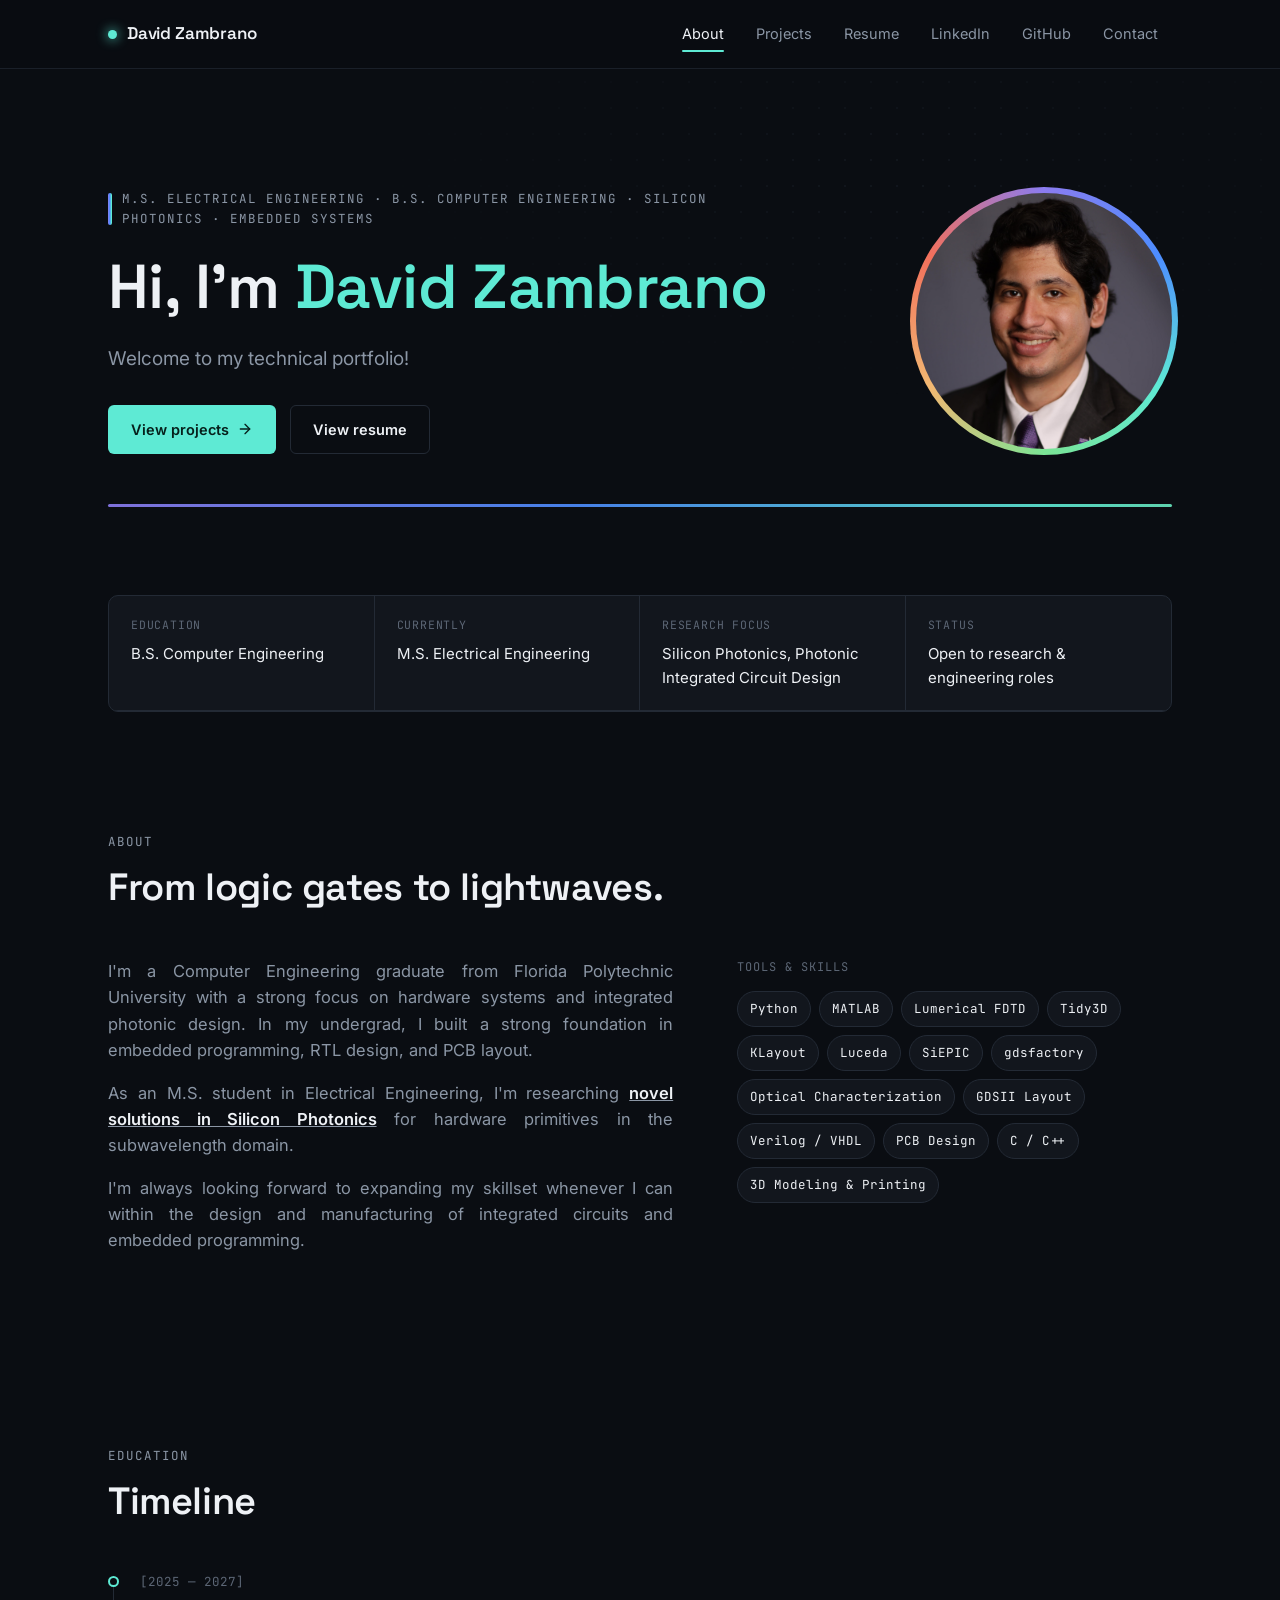
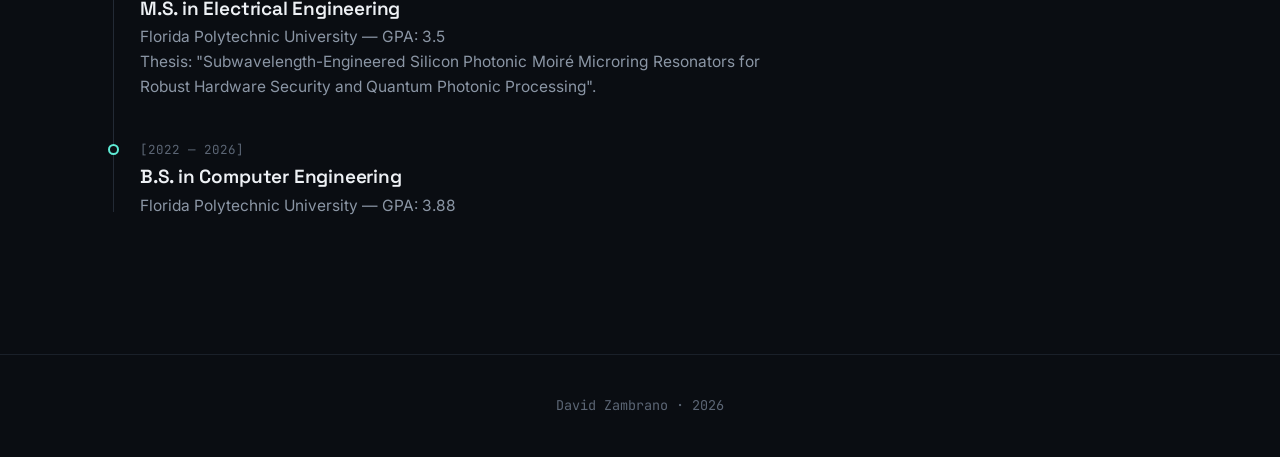
==== about.html @ d80cc3c0 "index now redirects to about.html, cleaner" ====
<!DOCTYPE html>
<html lang="en">

<head>
<link rel="stylesheet" href="style.css">
<meta charset="UTF-8">
<meta name="viewport" content="width=device-width, initial-scale=1.0">
<title>David Zambrano | Portfolio</title>
<meta name="description" content="Portfolio of David Zambrano, Computer Engineering graduate, Master's student in Electrical Engineering, thesis in silicon photonic design.">
<link rel="icon" href="data:image/svg+xml,%3Csvg xmlns='http://www.w3.org/2000/svg' viewBox='0 0 32 32'%3E%3Crect width='32' height='32' rx='8' fill='%230a0d12'/%3E%3Ccircle cx='16' cy='16' r='6' fill='%235eead4'/%3E%3C/svg%3E">
<link rel="preconnect" href="https://fonts.googleapis.com">
<link rel="preconnect" href="https://fonts.gstatic.com" crossorigin>
<link href="https://fonts.googleapis.com/css2?family=Space+Grotesk:wght@500;600;700&family=Inter:wght@400;500;600&family=JetBrains+Mono:wght@400;500&display=swap" rel="stylesheet">
</head>

<body>
<script src="script.js"></script>
<a class="skip-link" href="#main">Skip to content</a>

<header class="site-nav">
  <div class="container">
    <a href="about.html" class="brand"><span class="brand-dot"></span>David Zambrano</a>
    <nav class="nav-links" id="nav-links">
      <a href="about.html" aria-current="page">About</a>
      <a href="projects.html">Projects</a>
      <a href="resume.html">Resume</a>
      <a href="https://www.linkedin.com/in/davidizambrano/" target="_blank" rel="noopener noreferrer">LinkedIn</a>
      <a href="https://github.com/TheDogIsHungry" target="_blank" rel="noopener noreferrer">GitHub</a>
      <a href="https://dot.cards/davidzambrano" target="_blank" rel="noopener noreferrer">Contact</a>
    </nav>
    <button class="nav-toggle" aria-label="Toggle menu" aria-expanded="false" aria-controls="nav-links">
      <svg viewBox="0 0 24 24" fill="none" stroke="currentColor" stroke-width="1.8" stroke-linecap="round"><line x1="3" y1="6" x2="21" y2="6"/><line x1="3" y1="12" x2="21" y2="12"/><line x1="3" y1="18" x2="21" y2="18"/></svg>
    </button>
  </div>
</header>

<main id="main">

  <section class="hero">
    <div class="container hero-inner">
      <div class="hero-copy">
        <span class="eyebrow"><span class="mark" style="width:5px;height:32px;"></span>  M.S. Electrical Engineering · B.S. Computer Engineering  · Silicon Photonics · Embedded Systems</span>
        <h1>Hi, I'm <span style="color:var(--signal)">David Zambrano</span></h1>
        <p class="lede">Welcome to my technical portfolio!</p>
        <div class="hero-actions">
          <a href="projects.html" class="btn btn-primary">View projects
            <svg viewBox="0 0 24 24" fill="none" stroke="currentColor" stroke-width="2" stroke-linecap="round" stroke-linejoin="round"><line x1="5" y1="12" x2="19" y2="12"/><polyline points="12 5 19 12 12 19"/></svg>
          </a>
          <a href="resume.html" class="btn btn-ghost">View resume</a>
        </div>
      </div>
      <div class="hero-photo">
        <div class="photo-frame">
          <img class="photo-img" src="Images/Zambrano_David_Headshot_Zoomed.jpg" alt="David Zambrano"
               onerror="this.style.display='none'; this.nextElementSibling.style.display='flex';">
          <div class="photo-fallback">
            <svg viewBox="0 0 24 24" fill="none" stroke="currentColor" stroke-width="1.6" stroke-linecap="round" stroke-linejoin="round"><path d="M20 21v-2a4 4 0 0 0-4-4H8a4 4 0 0 0-4 4v2"/><circle cx="12" cy="7" r="4"/></svg>
          </div>
        </div>
      </div>
    </div>
    <div class="container" style="margin-top:50px;">
      <div class="divider-spectrum" role="presentation"></div>
    </div>
  </section>

  <section style="padding-top:0px; padding-bottom:24px;">
    <div class="container">
      <div class="datasheet reveal">
        <div class="cell"><div class="label">Education</div><div class="value">B.S. Computer Engineering</div></div>
        <div class="cell"><div class="label">Currently</div><div class="value">M.S. Electrical Engineering</div></div>
        <div class="cell"><div class="label">Research focus</div><div class="value">Silicon Photonics, Photonic Integrated Circuit Design</div></div>
        <div class="cell"><div class="label">Status</div><div class="value">Open to research &amp; engineering roles</div></div>
      </div>
    </div>
  </section>

  <section id="about">
    <div class="container">
      <div class="section-head">
        <span class="eyebrow">About</span>
        <h2>From logic gates to lightwaves.</h2>
      </div>
      <div class="about-grid">
        <div class="about-copy reveal">
          <p>I'm a Computer Engineering graduate from Florida Polytechnic University with a strong focus on hardware systems and integrated photonic design. In my undergrad, I built a strong foundation in embedded programming, RTL design, and PCB layout.</p>
          <p>As an M.S. student in Electrical Engineering, I'm researching <a href="https://www.linkedin.com/company/bin-tarik-nanophotonics-group/posts/?feedView=all" target="_blank" rel="noopener noreferrer"><u><strong style="color:var(--ink)">novel solutions in Silicon Photonics</strong></u></a> for hardware primitives in the subwavelength domain.</p>
          <p>I'm always looking forward to expanding my skillset whenever I can within the design and manufacturing of integrated circuits and embedded programming.</p>
        </div>
        <div class="reveal">
          <div class="skills-title">Tools &amp; skills</div>
          <div class="chip-row">
            <span class="chip">Python</span>
            <span class="chip">MATLAB</span>
            <span class="chip">Lumerical FDTD</span>
            <span class="chip">Tidy3D</span>
            <span class="chip">KLayout</span>
            <span class="chip">Luceda</span>
            <span class="chip">SiEPIC</span>
            <span class="chip">gdsfactory</span>
            <span class="chip">Optical Characterization</span>
            <span class="chip">GDSII Layout</span>
            <span class="chip">Verilog / VHDL</span>
            <span class="chip">PCB Design</span>
            <span class="chip">C / C++</span>
            <span class="chip">3D Modeling &amp; Printing</span>
          </div>
        </div>
      </div>
    </div>
  </section>

  <section>
    <div class="container">
      <div class="section-head">
        <span class="eyebrow">Education</span>
        <h2>Timeline</h2>
      </div>
      <div class="timeline">
        <div class="timeline-item reveal">
          <div class="when">[2025 — 2027]</div>
          <h3>M.S. in Electrical Engineering</h3>
          <p> Florida Polytechnic University — GPA: 3.5 </p>
          <p> Thesis: "Subwavelength-Engineered Silicon Photonic Moiré Microring Resonators for Robust Hardware Security and Quantum Photonic Processing".</p>
        </div>
        <div class="timeline-item reveal">
          <div class="when">[2022 — 2026]</div>
          <h3>B.S. in Computer Engineering</h3>
          <p>Florida Polytechnic University — GPA: 3.88</p>
        </div>
        
      </div>
    </div>
  </section>

</main>

<footer class="site-footer">
  <div style="display: flex; justify-content: center;">
    <p class="footer-copy">David Zambrano · <span data-year></span> </p>
  </div>
</footer>
  
</body>
</html>
---- style.css ----
:root {
  /* surfaces */
  --bg: #0a0d12;
  --surface: #12161d;
  --surface-raised: #171c25;
  --line: #232a35;
  --line-soft: #1a2029;

  /* text */
  --ink: #eef1f5;
  --muted: #8b96a5;
  --muted-2: #5c6675;

  /* accents */
  --signal: #5eead4;
  --signal-ink: #06201b;
  --amber: #f2b872;
  --violet: #8b7cf0;
  --blue: #4d8dff;
  --green: #7be495;
  --red: #f2705c;

  --spectrum: linear-gradient(90deg,
    var(--violet) 0%, var(--blue) 22%, var(--signal) 44%,
    var(--green) 62%, var(--amber) 80%, var(--red) 100%);

  --radius: 10px;
  --radius-sm: 6px;
  --container: 1120px;

  --font-display: 'Space Grotesk', ui-sans-serif, system-ui, sans-serif;
  --font-body: 'Inter', ui-sans-serif, system-ui, -apple-system, sans-serif;
  --font-mono: 'JetBrains Mono', ui-monospace, SFMono-Regular, Menlo, monospace;

  --ease: cubic-bezier(.16,.8,.24,1);
  --dur: .25s;
}

/* ---------- reset ---------- */
*, *::before, *::after { box-sizing: border-box; }
html { scroll-behavior: smooth; }
@media (prefers-reduced-motion: reduce) {
  html { scroll-behavior: auto; }
  *, *::before, *::after { animation-duration: .001ms !important; animation-iteration-count: 1 !important; transition-duration: .001ms !important; }
}


body {
  margin: 0;
  background: var(--bg);
  color: var(--ink);
  font-family: var(--font-body);
  font-size: 16px;
  line-height: 1.6;
  -webkit-font-smoothing: antialiased;
}
img { max-width: 100%; display: block; }
a { color: inherit; text-decoration: none; }
ul { margin: 0; padding: 0; list-style: none; }
h1, h2, h3, h4 { font-family: var(--font-display); margin: 0; line-height: 1.15; font-weight: 600; letter-spacing: -0.01em; }
p { margin: 0; text-align: justify; text-align-last: left; -webkit-hyphens: auto; -ms-hyphens: auto; hyphens: auto; }
button, input, textarea { font-family: inherit; font-size: inherit; color: inherit; }

/* visible focus everywhere */
a:focus-visible, button:focus-visible, input:focus-visible, textarea:focus-visible {
  outline: 2px solid var(--signal);
  outline-offset: 3px;
  border-radius: var(--radius-sm);
}

.skip-link {
  position: absolute; left: -999px; top: 0;
  background: var(--signal); color: var(--signal-ink);
  padding: 10px 16px; border-radius: 0 0 var(--radius-sm) 0; z-index: 200;
  font-family: var(--font-mono); font-size: 13px;
}
.skip-link:focus { left: 0; }

/* ---------- layout helpers ---------- */
.container { max-width: var(--container); margin: 0 auto; padding: 0 28px; }
section { padding: 96px 0; }
@media (max-width: 720px) { section { padding: 64px 0; } .container { padding: 0 20px; } }

.eyebrow {
  display: inline-flex; align-items: center; gap: 10px;
  font-family: var(--font-mono); font-size: 12.5px; letter-spacing: .08em;
  text-transform: uppercase; color: var(--muted);
}

.mark {
  height: 3px; width: 64px; border-radius: 4px; background: var(--spectrum);
  background-size: 200% 100%;
  animation: shimmer 8s linear infinite;
}
@keyframes shimmer { to { background-position: 200% 0; } }

.divider-spectrum {
  height: 3px; width: 100%; border-radius: 4px; background: var(--spectrum);
  background-size: 200% 100%; animation: shimmer 10s linear infinite;
  opacity: .9;
}

.lede { color: var(--muted); font-size: 18px; max-width: 60ch; }

.section-head { display: flex; flex-direction: column; gap: 14px; margin-bottom: 48px; }
.section-head h2 { font-size: clamp(28px, 3.4vw, 38px); }

/* ---------- buttons ---------- */
.btn {
  display: inline-flex; align-items: center; gap: 8px;
  padding: 12px 22px; border-radius: var(--radius-sm);
  font-family: var(--font-body); font-weight: 600; font-size: 14.5px;
  border: 1px solid transparent; cursor: pointer;
  transition: transform var(--dur) var(--ease), border-color var(--dur) var(--ease), background var(--dur) var(--ease), color var(--dur) var(--ease);
}
.btn-primary { background: var(--signal); color: var(--signal-ink); }
.btn-primary:hover { transform: translateY(-2px); }
.btn-ghost { background: transparent; color: var(--ink); border-color: var(--line); }
.btn-ghost:hover { border-color: var(--signal); color: var(--signal); transform: translateY(-2px); }
.btn svg { width: 16px; height: 16px; }

/* ---------- nav ---------- */
.site-nav {
  position: sticky; top: 0; z-index: 100;
  background: rgba(10,13,18,.88);
  border-bottom: 1px solid var(--line-soft);
  backdrop-filter: saturate(140%) blur(6px);
}
.site-nav .container { display: flex; align-items: center; justify-content: space-between; height: 68px; }
.brand { font-family: var(--font-display); font-weight: 600; font-size: 17px; letter-spacing: -.01em; display: flex; align-items: center; gap: 10px; }
.brand-dot { width: 9px; height: 9px; border-radius: 50%; background: var(--signal); box-shadow: 0 0 12px var(--signal); }

.nav-links { display: flex; align-items: center; gap: 4px; }
.nav-links a {
  position: relative; padding: 8px 14px; font-size: 14.5px; color: var(--muted);
  transition: color var(--dur) var(--ease);
}
.nav-links a::after {
  content: ""; position: absolute; left: 14px; right: 14px; bottom: 2px; height: 2px;
  background: var(--signal); border-radius: 2px;
  transform: scaleX(0); transform-origin: left; transition: transform var(--dur) var(--ease);
}
.nav-links a:hover { color: var(--ink); }
.nav-links a:hover::after { transform: scaleX(1); }
.nav-links a[aria-current="page"] { color: var(--ink); }
.nav-links a[aria-current="page"]::after { transform: scaleX(1); }

.nav-toggle { display: none; background: none; border: 1px solid var(--line); border-radius: var(--radius-sm); width: 40px; height: 40px; align-items: center; justify-content: center; }
.nav-toggle svg { width: 18px; height: 18px; }

@media (max-width: 780px) {
  .nav-toggle { display: inline-flex; }
  .nav-links {
    position: absolute; top: 68px; left: 0; right: 0;
    background: var(--bg); border-bottom: 1px solid var(--line-soft);
    flex-direction: column; align-items: stretch; padding: 8px 20px 18px;
    display: none;
  }
  .nav-links.open { display: flex; }
  .nav-links a { padding: 12px 4px; }
  .nav-links a::after { display: none; }
}

/* ---------- hero ---------- */
.hero { position: relative; padding: 120px 0 88px; overflow: hidden; }
.hero::before {
  content: ""; position: absolute; inset: 0; pointer-events: none;
  background-image: radial-gradient(var(--line-soft) 1px, transparent 1px);
  background-size: 26px 26px;
  -webkit-mask-image: radial-gradient(ellipse 60% 60% at 70% 20%, #000 0%, transparent 70%);
  mask-image: radial-gradient(ellipse 60% 60% at 70% 20%, #000 0%, transparent 70%);
  opacity: .5;
}
.hero-inner {
  position: relative; display: flex; align-items: center; justify-content: space-between;
  gap: 56px;
}
.hero-copy { display: flex; flex-direction: column; gap: 22px; max-width: 680px; flex: 1 1 480px; }
.hero h1 { font-size: clamp(38px, 6vw, 62px); }
.hero .lede { font-size: 19px; }
.hero-actions { display: flex; gap: 14px; margin-top: 8px; flex-wrap: wrap; }
.hero-caption { font-family: var(--font-mono); font-size: 12.5px; color: var(--muted-2); margin-top: -6px; }

/* ---------- hero photo: circular frame with a rotating spectrum ring ---------- */
.hero-photo { flex: 0 0 auto; display: flex; justify-content: center; }
.photo-frame {
  position: relative;
  width: clamp(160px, 20vw, 260px);
  height: clamp(160px, 20vw, 260px);
  border-radius: 50%;
  flex-shrink: 0;
}
.photo-frame::before {
  content: "";
  position: absolute; inset: -6px; z-index: 0;
  border-radius: 50%;
  background: conic-gradient(from 0deg,
    var(--violet), var(--blue), var(--signal), var(--green), var(--amber), var(--red), var(--violet));
  animation: spin-ring 8s linear infinite;
}
@keyframes spin-ring { to { transform: rotate(360deg); } }
.photo-img, .photo-fallback {
  position: absolute; inset: 0; z-index: 1;
  width: 100%; height: 100%;
  border-radius: 50%;
  object-fit: cover;
  display: block;
}
.photo-fallback {
  display: none; /* shown automatically via onerror if no photo is found yet */
  align-items: center; justify-content: center;
  background: var(--surface-raised);
  border: 1px solid var(--line);
  color: var(--muted-2);
}
.photo-fallback svg { width: 36%; height: 36%; }

@media (max-width: 860px) {
  .hero-inner { flex-direction: column-reverse; text-align: center; gap: 36px; }
  .hero-copy { max-width: 100%; align-items: center; }
  .hero-actions { justify-content: center; }
}

/* ---------- datasheet strip ---------- */
.datasheet {
  border: 1px solid var(--line); border-radius: var(--radius);
  background: var(--surface); overflow: hidden;
  display: grid; grid-template-columns: repeat(4, 1fr);
}
.datasheet .cell { padding: 20px 22px; border-right: 1px solid var(--line); border-bottom: 1px solid var(--line); }
.datasheet .cell:nth-child(4n) { border-right: none; }
.datasheet .label { font-family: var(--font-mono); font-size: 11.5px; letter-spacing: .07em; text-transform: uppercase; color: var(--muted-2); margin-bottom: 8px; }
.datasheet .value { font-size: 15px; color: var(--ink); }
@media (max-width: 780px) {
  .datasheet { grid-template-columns: repeat(2, 1fr); }
  .datasheet .cell:nth-child(4n) { border-right: 1px solid var(--line); }
  .datasheet .cell:nth-child(2n) { border-right: none; }
}

/* ---------- about / skills ---------- */
.about-grid { display: grid; grid-template-columns: 1.3fr 1fr; gap: 64px; align-items: start; }
@media (max-width: 860px) { .about-grid { grid-template-columns: 1fr; gap: 40px; } }
.about-copy p + p { margin-top: 16px; }
.about-copy { color: var(--muted); font-size: 16.5px; }
.about-copy strong { color: var(--ink); font-weight: 600; }

.skills-title { font-family: var(--font-mono); font-size: 12px; letter-spacing: .08em; text-transform: uppercase; color: var(--muted-2); margin-bottom: 14px; }
.chip-row { display: flex; flex-wrap: wrap; gap: 8px; }
.chip {
  font-family: var(--font-mono); font-size: 12.5px; color: var(--ink);
  border: 1px solid var(--line); background: var(--surface);
  padding: 7px 12px; border-radius: 999px;
}

/* ---------- timeline ---------- */
.timeline { position: relative; padding-left: 32px; }
.timeline::before { content: ""; position: absolute; left: 5px; top: 6px; bottom: 6px; width: 1px; background: var(--line); }
.timeline-item { position: relative; padding-bottom: 40px; }
.timeline-item:last-child { padding-bottom: 0; }
.timeline-item::before {
  content: ""; position: absolute; left: -32px; top: 4px; width: 11px; height: 11px; border-radius: 50%;
  background: var(--bg); border: 2px solid var(--signal);
}
.timeline-item .when { font-family: var(--font-mono); font-size: 12.5px; color: var(--muted-2); margin-bottom: 6px; }
.timeline-item h3 { font-size: 19px; margin-bottom: 6px; }
.timeline-item p { color: var(--muted); font-size: 15.5px; max-width: 62ch; }

/* ---------- cards / project grid ---------- */
.grid { display: grid; grid-template-columns: repeat(3, 1fr); gap: 22px; }
@media (max-width: 980px) { .grid { grid-template-columns: repeat(2, 1fr); } }
@media (max-width: 640px) { .grid { grid-template-columns: 1fr; } }

/* cards that take the full width the 3-column grid used to occupy */
.grid.grid-full { grid-template-columns: 1fr; gap: 26px; }
.grid-full .card { padding: 32px; }

/* two-photo row for a project card, sits between the description and the tags */
.card-media { display: grid; grid-template-columns: 1fr 1fr; gap: 12px; }
.media-slot {
  position: relative; aspect-ratio: 14 / 9; overflow: hidden;
  border-radius: var(--radius-sm); background: var(--surface-raised); border: 1px solid var(--line);
}
.media-slot img { width: 100%; height: 100%; object-fit: cover; display: block; }
.media-fallback {
  position: absolute; inset: 0; display: none; flex-direction: column; align-items: center; justify-content: center; gap: 6px;
  color: var(--muted-2); font-family: var(--font-mono); font-size: 11.5px; text-align: center; padding: 10px;
}
.media-fallback svg { width: 26px; height: 26px; }
@media (max-width: 560px) { .card-media { grid-template-columns: 1fr; } }

/* modifier — pair with .media-slot, e.g. class="media-slot no-crop", to show a photo at its
   own natural aspect ratio instead of the site-wide 14:9 crop. Keeps the same rounded border,
   background, and placeholder-fallback behavior; only the sizing/cropping changes. */
.media-slot.no-crop { aspect-ratio: auto;}
.media-slot.no-crop img { height: auto; }
.media-slot.no-crop .media-fallback { position: static; min-height: 160px; }

.card {
  border: 1px solid var(--line); background: var(--surface); border-radius: var(--radius);
  padding: 26px; display: flex; flex-direction: column; gap: 14px;
  transition: transform var(--dur) var(--ease), border-color var(--dur) var(--ease);
}
.card:hover { transform: translateY(-4px); border-color: var(--signal); }
.card-icon { width: 38px; height: 38px; border-radius: 9px; background: var(--surface-raised); display: flex; align-items: center; justify-content: center; color: var(--signal); }
.card-icon svg { width: 19px; height: 19px; }
.card h3 { font-size: 18px; }
.card p { color: var(--muted); font-size: 14.5px; flex-grow: 1; }
.card-tags { display: flex; flex-wrap: wrap; gap: 6px; }
.tag { font-family: var(--font-mono); font-size: 11.5px; color: var(--muted); border: 1px solid var(--line); padding: 4px 9px; border-radius: 6px; }
.card-links { display: flex; gap: 16px; margin-top: 4px; }
.card-links a { font-size: 13.5px; color: var(--signal); display: inline-flex; align-items: center; gap: 6px; }
.card-links a:hover { text-decoration: underline; }
.card-links svg { width: 14px; height: 14px; }

/* ---------- github page ---------- */
.gh-profile {
  display: flex; gap: 24px; align-items: center; border: 1px solid var(--line);
  background: var(--surface); border-radius: var(--radius); padding: 28px;
  flex-wrap: wrap;
}
.gh-avatar {
  width: 84px; height: 84px; border-radius: 50%; background: var(--surface-raised);
  border: 1px solid var(--line); display: flex; align-items: center; justify-content: center; color: var(--signal); flex-shrink: 0;
}
.gh-avatar svg { width: 38px; height: 38px; }
.gh-meta h2 { font-size: 22px; margin-bottom: 4px; }
.gh-meta p { color: var(--muted); font-size: 15px; }
.gh-stats { display: flex; gap: 10px; margin-top: 14px; flex-wrap: wrap; }
.gh-stats img { border-radius: var(--radius-sm); }
.gh-cta { margin-left: auto; }
@media (max-width: 640px) { .gh-cta { margin-left: 0; } }

/* ---------- resume page ---------- */
.resume-head { display: flex; align-items: center; justify-content: space-between; gap: 20px; flex-wrap: wrap; }
.resume-block + .resume-block { margin-top: 44px; }
.resume-block h2 { font-size: 21px; margin-bottom: 20px; display: flex; align-items: center; gap: 12px; }
.resume-block h2 .mark { width: 26px; }
.resume-entry + .resume-entry { margin-top: 22px; padding-top: 22px; border-top: 1px solid var(--line-soft); }
.resume-entry-head { display: flex; justify-content: space-between; gap: 16px; flex-wrap: wrap; }
.resume-entry-head h3 { font-size: 16.5px; }
.resume-entry-head .when { font-family: var(--font-mono); font-size: 12.5px; color: var(--muted-2); white-space: nowrap; }
.resume-entry .org { color: var(--signal); font-size: 14px; margin-top: 2px; }
.resume-entry ul { margin-top: 10px; display: flex; flex-direction: column; gap: 6px; }
.resume-entry li { color: var(--muted); font-size: 14.5px; padding-left: 18px; position: relative; }
.resume-entry li::before { content: "—"; position: absolute; left: 0; color: var(--muted-2); }

/* ---------- contact ---------- */
.contact-grid { display: grid; grid-template-columns: 1fr 1fr; gap: 60px; }
@media (max-width: 860px) { .contact-grid { grid-template-columns: 1fr; gap: 44px; } }

.contact-link-row {
  display: flex; align-items: center; gap: 14px; padding: 16px 0;
  border-bottom: 1px solid var(--line-soft);
}
.contact-link-row:first-child { padding-top: 0; }
.contact-icon { width: 36px; height: 36px; border-radius: 8px; background: var(--surface); border: 1px solid var(--line); display: flex; align-items: center; justify-content: center; color: var(--signal); flex-shrink: 0; }
.contact-icon svg { width: 16px; height: 16px; }
.contact-link-row .label { font-family: var(--font-mono); font-size: 11.5px; letter-spacing: .06em; text-transform: uppercase; color: var(--muted-2); }
.contact-link-row .value { font-size: 15.5px; margin-top: 2px; }
.contact-link-row a.value:hover { color: var(--signal); }

.field { display: flex; flex-direction: column; gap: 8px; margin-bottom: 18px; }
.field label { font-family: var(--font-mono); font-size: 12px; letter-spacing: .05em; text-transform: uppercase; color: var(--muted); }
.field input, .field textarea {
  background: var(--surface); border: 1px solid var(--line); border-radius: var(--radius-sm);
  padding: 12px 14px; color: var(--ink); resize: vertical;
  transition: border-color var(--dur) var(--ease);
}
.field input:focus, .field textarea:focus { border-color: var(--signal); }
.field input::placeholder, .field textarea::placeholder { color: var(--muted-2); }
.form-note { font-size: 13px; color: var(--muted-2); margin-top: 10px; }
.form-status { font-size: 14px; margin-top: 14px; min-height: 20px; }
.form-status.ok { color: var(--signal); }

/* ---------- footer ---------- */
.site-footer { border-top: 1px solid var(--line-soft); padding: 40px 0; margin-top: 40px; }
.site-footer .container { display: flex; align-items: center; justify-content: space-between; flex-wrap: wrap; gap: 16px; }
.footer-copy { color: var(--muted-2); font-size: 13.5px; font-family: var(--font-mono); }
.footer-social { display: flex; gap: 10px; }
.footer-social a {
  width: 36px; height: 36px; border-radius: 8px; border: 1px solid var(--line);
  display: flex; align-items: center; justify-content: center; color: var(--muted);
  transition: color var(--dur) var(--ease), border-color var(--dur) var(--ease);
}
.footer-social a:hover { color: var(--signal); border-color: var(--signal); }
.footer-social svg { width: 16px; height: 16px; }

/* ---------- page kicker (used at top of every page's main heading) ---------- */
.page-head { padding: 56px 0 8px; }
.page-head .mark { margin-bottom: 18px; }
.page-head h1 { font-size: clamp(32px, 4.4vw, 46px); margin-bottom: 14px; }

/* ---------- back link ---------- */
.back-link {
  display: inline-flex; align-items: center; gap: 8px;
  font-family: var(--font-mono); font-size: 13px; color: var(--muted);
  margin-bottom: 22px; transition: color var(--dur) var(--ease);
}
.back-link:hover { color: var(--signal); }
.back-link svg { width: 14px; height: 14px; }

/* ---------- project detail / document-style content ---------- */
.doc-content { max-width: 900px; margin: 0 auto; color: var(--muted); font-size: 16.5px; line-height: 1.75; }
/* this block is long (full article length), so the scroll-reveal fade-in never gets far
   enough into view to trigger near the top of the page — show it immediately instead */
.doc-content.reveal { opacity: 1; transform: none; }
.doc-content .lede { font-size: 18.5px; margin-bottom: 4px; }
.doc-content p { margin-bottom: 20px; }
.doc-content strong { color: var(--ink); font-weight: 600; }
.doc-content h2 { font-family: var(--font-display); color: var(--ink); font-size: 24px; margin: 48px 0 16px; }
.doc-content h2:first-of-type { margin-top: 8px; }
.doc-content .card-media { margin: 8px 0 36px; }
.card-media figure { margin: 0; }
.card-media figcaption { margin-top: 10px; font-family: var(--font-mono); font-size: 12.5px; color: var(--muted); text-align: center; }
.doc-figure { margin: 36px 0; }
.doc-figure figcaption { margin-top: 10px; font-family: var(--font-mono); font-size: 12.5px; color: var(--muted); text-align: center; }

/* responsive embed for a video (YouTube/Vimeo iframe, or a self-hosted <video>) inside doc-content */
.doc-video {
  position: relative; aspect-ratio: 16 / 9; overflow: hidden;
  border-radius: var(--radius); border: 1px solid var(--line); background: var(--surface-raised);
}
.doc-video iframe, .doc-video video {
  position: absolute; inset: 0; width: 100%; height: 100%; border: 0; display: block;
}
 
/* animated GIF inside doc-content — natural aspect ratio (no crop, since GIFs are usually
   screen recordings or demos where cropping would cut off something that matters), with a
   small "GIF" badge and the same placeholder-fallback behavior as the photo slots */
.doc-gif {
  position: relative; overflow: hidden; min-height: 160px;
  border-radius: var(--radius); border: 1px solid var(--line); background: var(--surface-raised);
}
.doc-gif img { width: 100%; height: auto; display: block; }
.doc-gif .gif-badge {
  position: absolute; top: 12px; right: 12px; z-index: 2;
  font-family: var(--font-mono); font-size: 11px; letter-spacing: .06em;
  color: var(--ink); background: rgba(10,13,18,.72);
  border: 1px solid var(--line); padding: 4px 9px; border-radius: 999px;
  backdrop-filter: blur(4px);
}

/* code snippet box inside doc-content. Scrolls independently in both directions (its own
   scrollbar) instead of stretching the page, so a long snippet stays contained. */
.doc-code {
  margin: 36px 0;
  background: var(--surface-raised); border: 1px solid var(--line); border-radius: var(--radius);
  overflow: hidden;
}
.doc-code-label {
  display: flex; align-items: center; justify-content: space-between;
  padding: 10px 18px; border-bottom: 1px solid var(--line);
  font-family: var(--font-mono); font-size: 11.5px; letter-spacing: .06em; text-transform: uppercase;
  color: var(--muted-2);
}
.doc-code pre {
  margin: 0; padding: 20px 22px; max-height: 420px; overflow: auto;
  font-family: var(--font-mono); font-size: 13.5px; line-height: 1.65; color: var(--ink);
  white-space: pre; tab-size: 2;
}
.doc-code code { font-family: inherit; background: none; }
/* custom scrollbar just for the code box — the rest of the site keeps its default scrollbar */
.doc-code pre { scrollbar-width: thin; scrollbar-color: var(--line) transparent; }
.doc-code pre::-webkit-scrollbar { width: 10px; height: 10px; }
.doc-code pre::-webkit-scrollbar-track { background: transparent; }
.doc-code pre::-webkit-scrollbar-thumb { background: var(--line); border-radius: 999px; border: 2px solid var(--surface-raised); }
.doc-code pre::-webkit-scrollbar-thumb:hover { background: var(--muted-2); }

.doc-quote {
  margin: 40px 0; padding-left: 22px; border-left: 2px solid var(--signal);
  font-family: var(--font-display); font-size: 20px; line-height: 1.5; color: var(--ink);
}
.doc-quote cite { display: block; margin-top: 10px; font-family: var(--font-mono); font-size: 12.5px; color: var(--muted-2); font-style: normal; }

/* project detail header: auto-detected as any page-head containing a back-link.
   Centers the mark/eyebrow/title/tags and puts the back-link at the very top, above the
   light bar — done entirely through CSS (:has), no HTML markup or class changes required. */
.page-head:has(.back-link) {
  display: flex;
  flex-direction: column;
  align-items: center;
  text-align: center;
}
.page-head:has(.back-link) .back-link { order: 0; justify-content: center; margin: 0 0 20px; }
.page-head:has(.back-link) .mark { order: 1; margin-left: auto; margin-right: auto; margin-bottom: 14px; }
.page-head:has(.back-link) .eyebrow { order: 2; margin-bottom: 6px; }
.page-head:has(.back-link) h1 { order: 4; margin-bottom: 14px; }
.page-head:has(.back-link) .card-tags { order: 5; justify-content: center; }

@media (max-width: 640px) {
  .page-head { text-align: center; }
  .page-head .mark { margin-left: auto; margin-right: auto; }
  .page-head .card-tags { justify-content: center; }
  .resume-head { flex-direction: column; align-items: center; text-align: center; gap: 24px; }
}

/* ---------- reveal-on-scroll ---------- */
.reveal { opacity: 0; transform: translateY(14px); transition: opacity .6s var(--ease), transform .6s var(--ease); }
.reveal.in { opacity: 1; transform: translateY(0); }
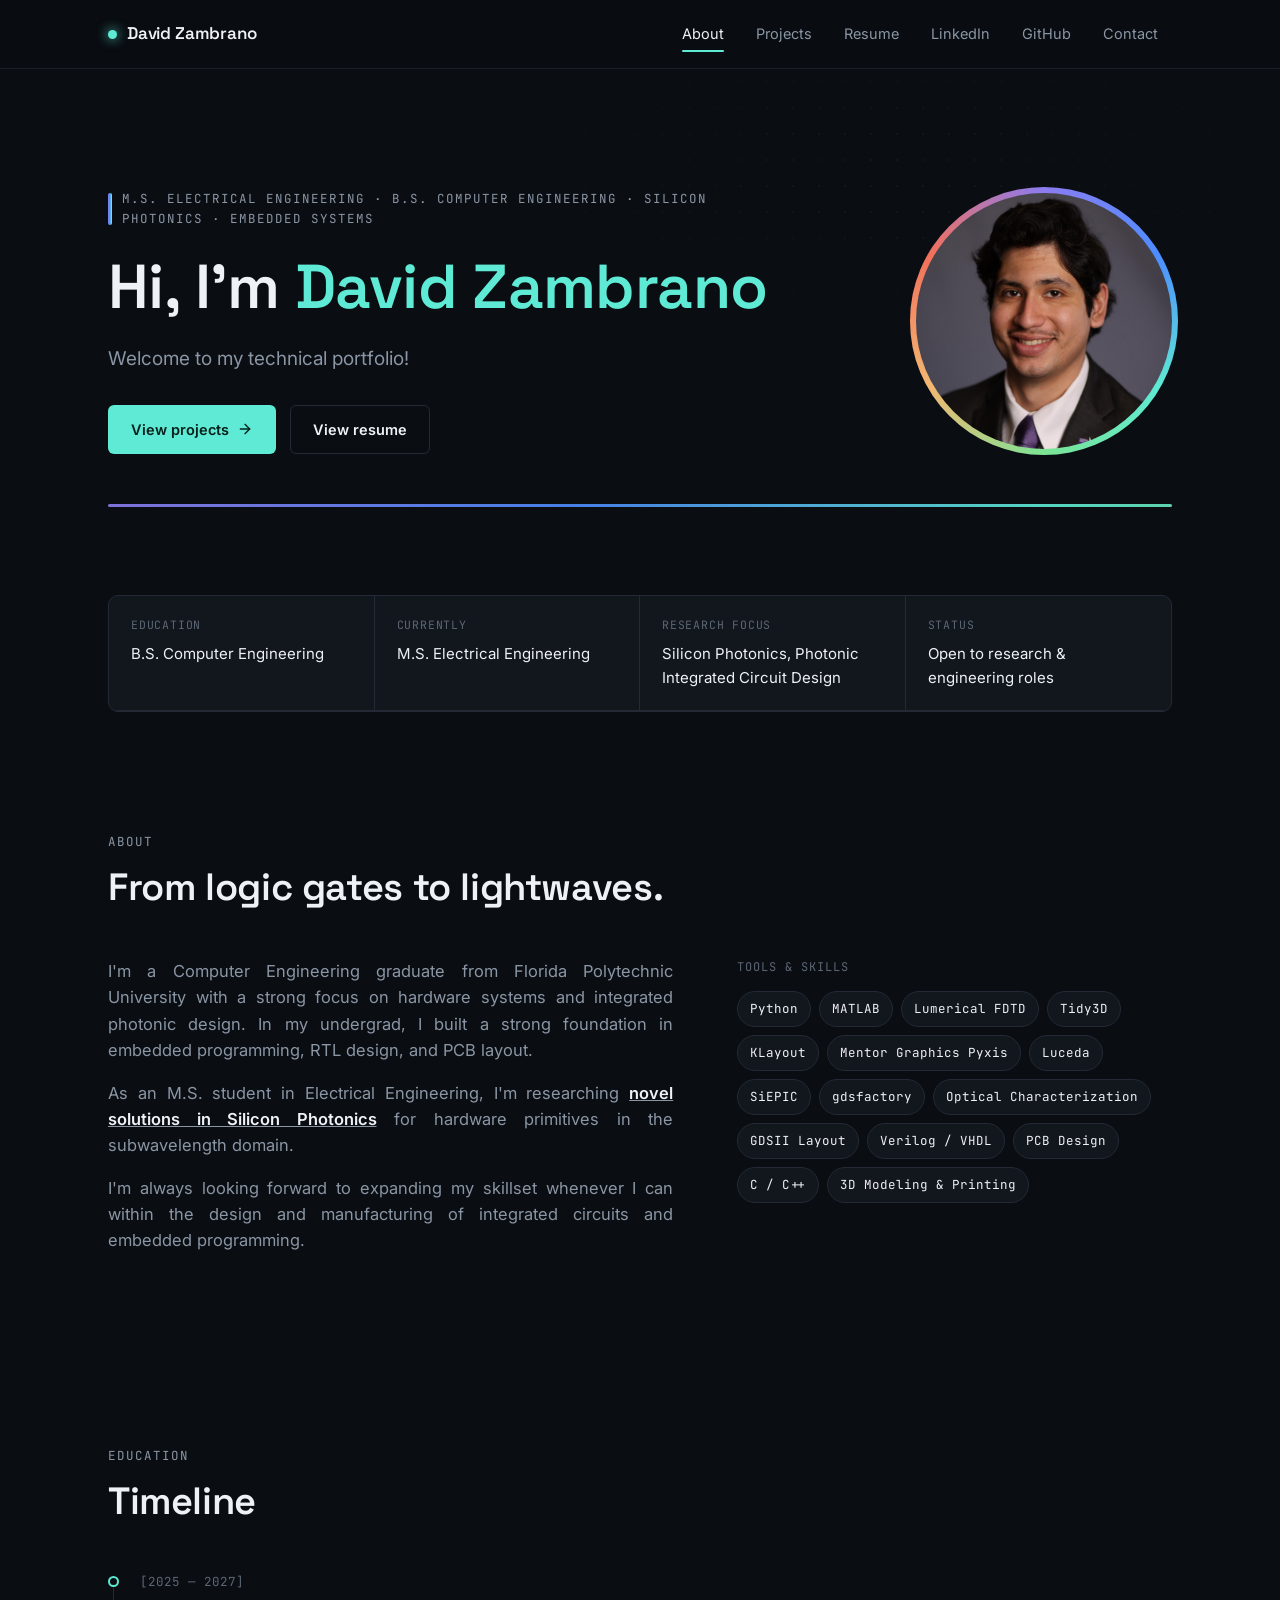
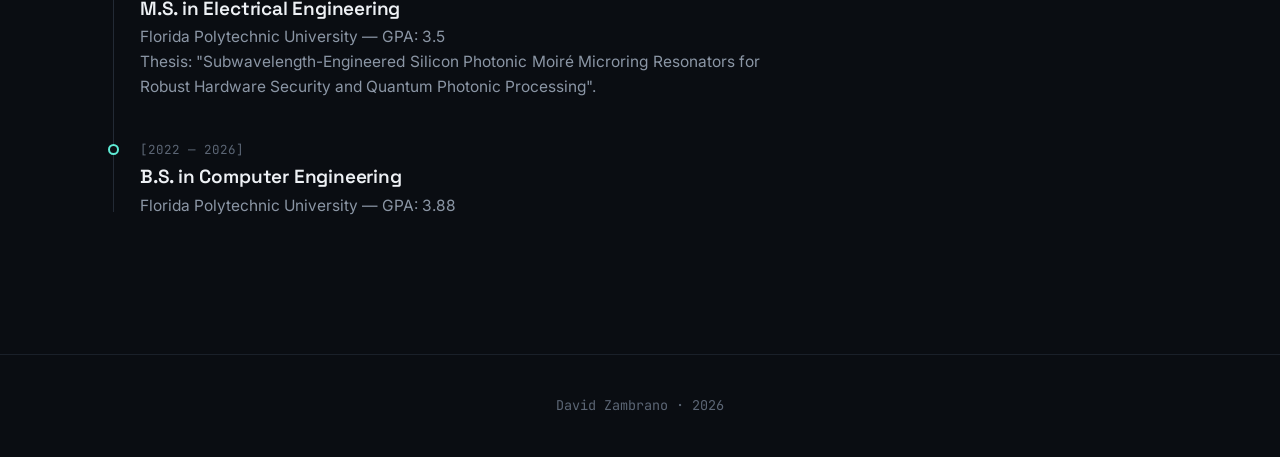
==== commit 97630d15: "Added skill" ====
--- a/about.html
+++ b/about.html
@@ -19,11 +19,11 @@
 
 <header class="site-nav">
   <div class="container">
-    <a href="about.html" class="brand"><span class="brand-dot"></span>David Zambrano</a>
+    <a href="about" class="brand"><span class="brand-dot"></span>David Zambrano</a>
     <nav class="nav-links" id="nav-links">
-      <a href="about.html" aria-current="page">About</a>
-      <a href="projects.html">Projects</a>
-      <a href="resume.html">Resume</a>
+      <a href="about" aria-current="page">About</a>
+      <a href="projects">Projects</a>
+      <a href="resume">Resume</a>
       <a href="https://www.linkedin.com/in/davidizambrano/" target="_blank" rel="noopener noreferrer">LinkedIn</a>
       <a href="https://github.com/TheDogIsHungry" target="_blank" rel="noopener noreferrer">GitHub</a>
       <a href="https://dot.cards/davidzambrano" target="_blank" rel="noopener noreferrer">Contact</a>
@@ -43,10 +43,10 @@
         <h1>Hi, I'm <span style="color:var(--signal)">David Zambrano</span></h1>
         <p class="lede">Welcome to my technical portfolio!</p>
         <div class="hero-actions">
-          <a href="projects.html" class="btn btn-primary">View projects
+          <a href="projects" class="btn btn-primary">View projects
             <svg viewBox="0 0 24 24" fill="none" stroke="currentColor" stroke-width="2" stroke-linecap="round" stroke-linejoin="round"><line x1="5" y1="12" x2="19" y2="12"/><polyline points="12 5 19 12 12 19"/></svg>
           </a>
-          <a href="resume.html" class="btn btn-ghost">View resume</a>
+          <a href="resume" class="btn btn-ghost">View resume</a>
         </div>
       </div>
       <div class="hero-photo">
@@ -95,6 +95,7 @@
             <span class="chip">Lumerical FDTD</span>
             <span class="chip">Tidy3D</span>
             <span class="chip">KLayout</span>
+            <span class="chip">Mentor Graphics Pyxis</span>
             <span class="chip">Luceda</span>
             <span class="chip">SiEPIC</span>
             <span class="chip">gdsfactory</span>
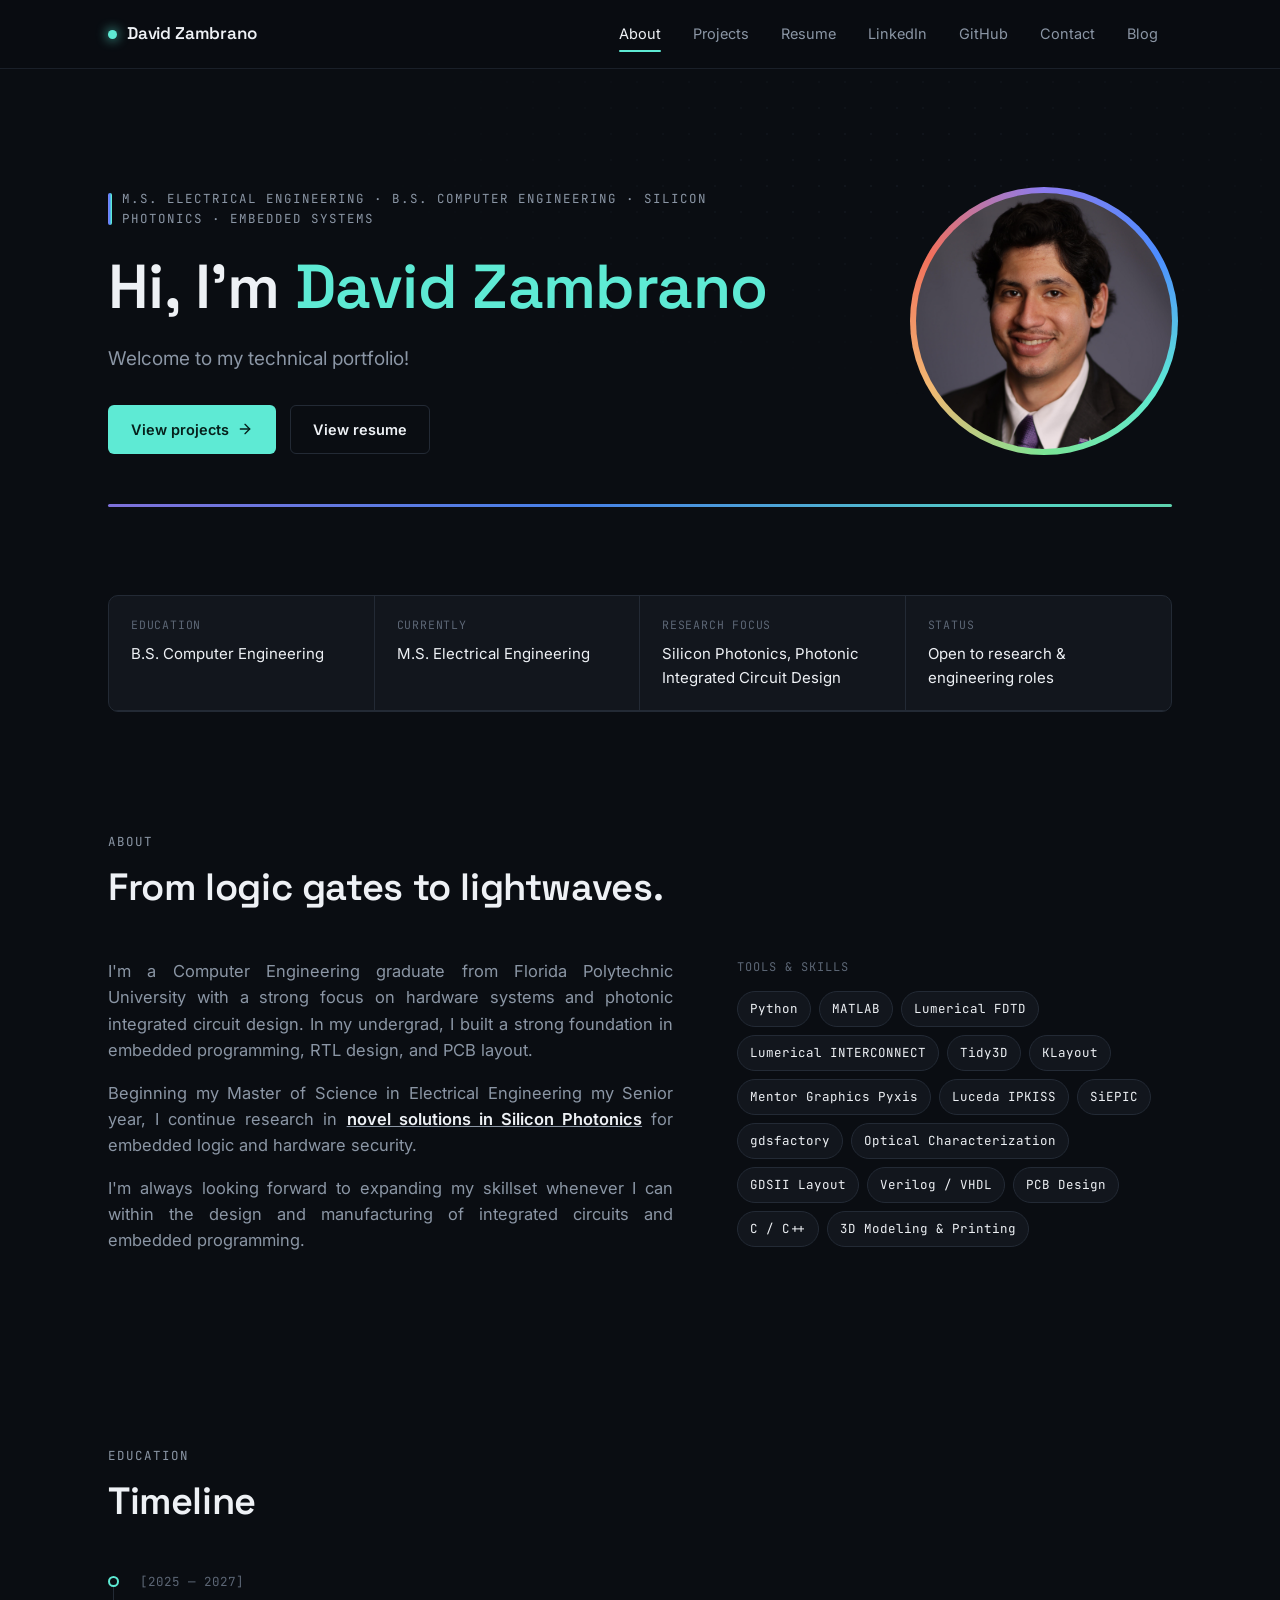
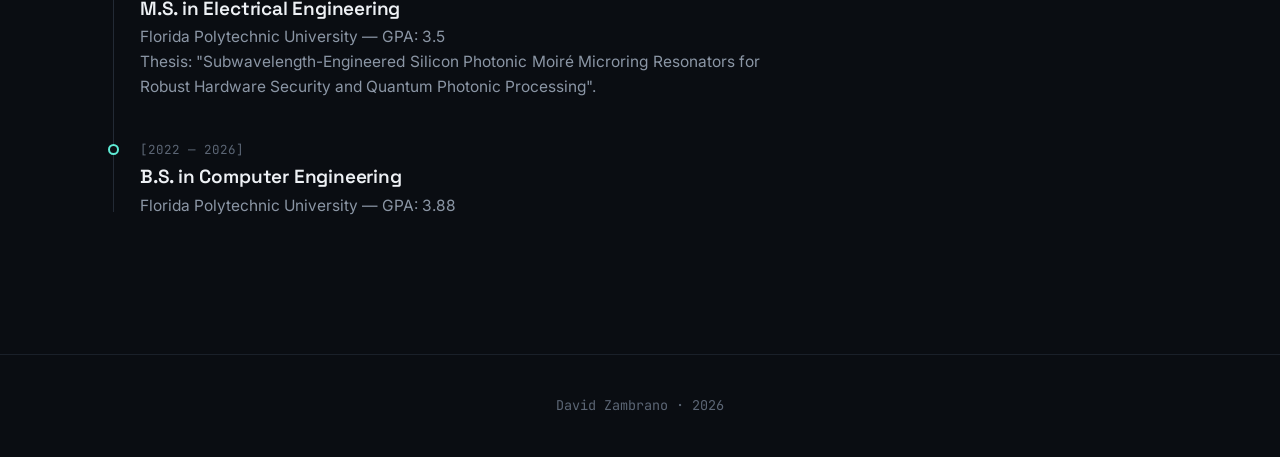
==== commit dd91c1ac: "Added blog, updated resume section, hooyah" ====
--- a/about.html
+++ b/about.html
@@ -19,14 +19,15 @@
 
 <header class="site-nav">
   <div class="container">
-    <a href="about" class="brand"><span class="brand-dot"></span>David Zambrano</a>
+    <a href="about.html" class="brand"><span class="brand-dot"></span>David Zambrano</a>
     <nav class="nav-links" id="nav-links">
-      <a href="about" aria-current="page">About</a>
-      <a href="projects">Projects</a>
-      <a href="resume">Resume</a>
+      <a href="about.html" aria-current="page">About</a>
+      <a href="projects.html">Projects</a>
+      <a href="resume.html">Resume</a>
       <a href="https://www.linkedin.com/in/davidizambrano/" target="_blank" rel="noopener noreferrer">LinkedIn</a>
       <a href="https://github.com/TheDogIsHungry" target="_blank" rel="noopener noreferrer">GitHub</a>
       <a href="https://dot.cards/davidzambrano" target="_blank" rel="noopener noreferrer">Contact</a>
+      <a href="blog.html">Blog</a>
     </nav>
     <button class="nav-toggle" aria-label="Toggle menu" aria-expanded="false" aria-controls="nav-links">
       <svg viewBox="0 0 24 24" fill="none" stroke="currentColor" stroke-width="1.8" stroke-linecap="round"><line x1="3" y1="6" x2="21" y2="6"/><line x1="3" y1="12" x2="21" y2="12"/><line x1="3" y1="18" x2="21" y2="18"/></svg>
@@ -83,8 +84,8 @@
       </div>
       <div class="about-grid">
         <div class="about-copy reveal">
-          <p>I'm a Computer Engineering graduate from Florida Polytechnic University with a strong focus on hardware systems and integrated photonic design. In my undergrad, I built a strong foundation in embedded programming, RTL design, and PCB layout.</p>
-          <p>As an M.S. student in Electrical Engineering, I'm researching <a href="https://www.linkedin.com/company/bin-tarik-nanophotonics-group/posts/?feedView=all" target="_blank" rel="noopener noreferrer"><u><strong style="color:var(--ink)">novel solutions in Silicon Photonics</strong></u></a> for hardware primitives in the subwavelength domain.</p>
+          <p>I'm a Computer Engineering graduate from Florida Polytechnic University with a strong focus on hardware systems and photonic integrated circuit design. In my undergrad, I built a strong foundation in embedded programming, RTL design, and PCB layout.</p>
+          <p>Beginning my Master of Science in Electrical Engineering my Senior year, I continue research in <a href="https://www.linkedin.com/company/bin-tarik-nanophotonics-group/posts/?feedView=all" target="_blank" rel="noopener noreferrer"><u><strong style="color:var(--ink)">novel solutions in Silicon Photonics</strong></u></a> for embedded logic and hardware security.</p>
           <p>I'm always looking forward to expanding my skillset whenever I can within the design and manufacturing of integrated circuits and embedded programming.</p>
         </div>
         <div class="reveal">
@@ -93,10 +94,11 @@
             <span class="chip">Python</span>
             <span class="chip">MATLAB</span>
             <span class="chip">Lumerical FDTD</span>
+            <span class="chip">Lumerical INTERCONNECT</span>
             <span class="chip">Tidy3D</span>
             <span class="chip">KLayout</span>
             <span class="chip">Mentor Graphics Pyxis</span>
-            <span class="chip">Luceda</span>
+            <span class="chip">Luceda IPKISS</span>
             <span class="chip">SiEPIC</span>
             <span class="chip">gdsfactory</span>
             <span class="chip">Optical Characterization</span>
--- a/style.css
+++ b/style.css
@@ -100,7 +100,7 @@
   opacity: .9;
 }
 
-.lede { color: var(--muted); font-size: 18px; max-width: 60ch; }
+.lede { color: var(--muted); font-size: 18px; max-width: 100ch; }
 
 .section-head { display: flex; flex-direction: column; gap: 14px; margin-bottom: 48px; }
 .section-head h2 { font-size: clamp(28px, 3.4vw, 38px); }
@@ -291,7 +291,7 @@
 /* modifier — pair with .media-slot, e.g. class="media-slot no-crop", to show a photo at its
    own natural aspect ratio instead of the site-wide 14:9 crop. Keeps the same rounded border,
    background, and placeholder-fallback behavior; only the sizing/cropping changes. */
-.media-slot.no-crop { aspect-ratio: auto;}
+.media-slot.no-crop { aspect-ratio: auto; }
 .media-slot.no-crop img { height: auto; }
 .media-slot.no-crop .media-fallback { position: static; min-height: 160px; }
 
@@ -494,6 +494,41 @@
   .resume-head { flex-direction: column; align-items: center; text-align: center; gap: 24px; }
 }
 
+/* ---------- blog ---------- */
+.blog-list { display: flex; flex-direction: column; gap: 16px; }
+.blog-post {
+  border: 1px solid var(--line); background: var(--surface); border-radius: var(--radius);
+  overflow: hidden; transition: border-color var(--dur) var(--ease);
+}
+.blog-post[open] { border-color: var(--signal); }
+.blog-post summary {
+  display: flex; align-items: center; justify-content: space-between; gap: 20px;
+  padding: 22px 26px; cursor: pointer; list-style: none;
+  transition: background var(--dur) var(--ease);
+}
+.blog-post summary::-webkit-details-marker { display: none; }
+.blog-post summary::marker { content: ""; }
+.blog-post summary:hover { background: var(--surface-raised); }
+.blog-post-head { display: flex; flex-direction: column; gap: 6px; min-width: 0; }
+.blog-post-head h3 { font-size: 17px; }
+.blog-post-date { font-family: var(--font-mono); font-size: 12px; color: var(--muted); }
+.blog-post-excerpt { font-size: 14.5px; color: var(--muted); margin-top: 2px; }
+.blog-post-icon {
+  width: 30px; height: 30px; border-radius: 50%; border: 1px solid var(--line);
+  display: flex; align-items: center; justify-content: center; color: var(--muted);
+  flex-shrink: 0; transition: transform var(--dur) var(--ease), color var(--dur) var(--ease), border-color var(--dur) var(--ease);
+}
+.blog-post-icon svg { width: 14px; height: 14px; }
+.blog-post[open] .blog-post-icon { transform: rotate(45deg); color: var(--signal); border-color: var(--signal); }
+.blog-post-body {
+  padding: 0 26px 26px; margin-top: -4px;
+  color: var(--muted); font-size: 15.5px; line-height: 1.75;
+}
+.blog-post-body p { margin-bottom: 16px; }
+.blog-post-body p:last-child { margin-bottom: 0; }
+.blog-post-body strong { color: var(--ink); font-weight: 600; }
+.blog-post-tags { display: flex; flex-wrap: wrap; gap: 6px; margin-top: 16px; }
+
 /* ---------- reveal-on-scroll ---------- */
 .reveal { opacity: 0; transform: translateY(14px); transition: opacity .6s var(--ease), transform .6s var(--ease); }
 .reveal.in { opacity: 1; transform: translateY(0); }
